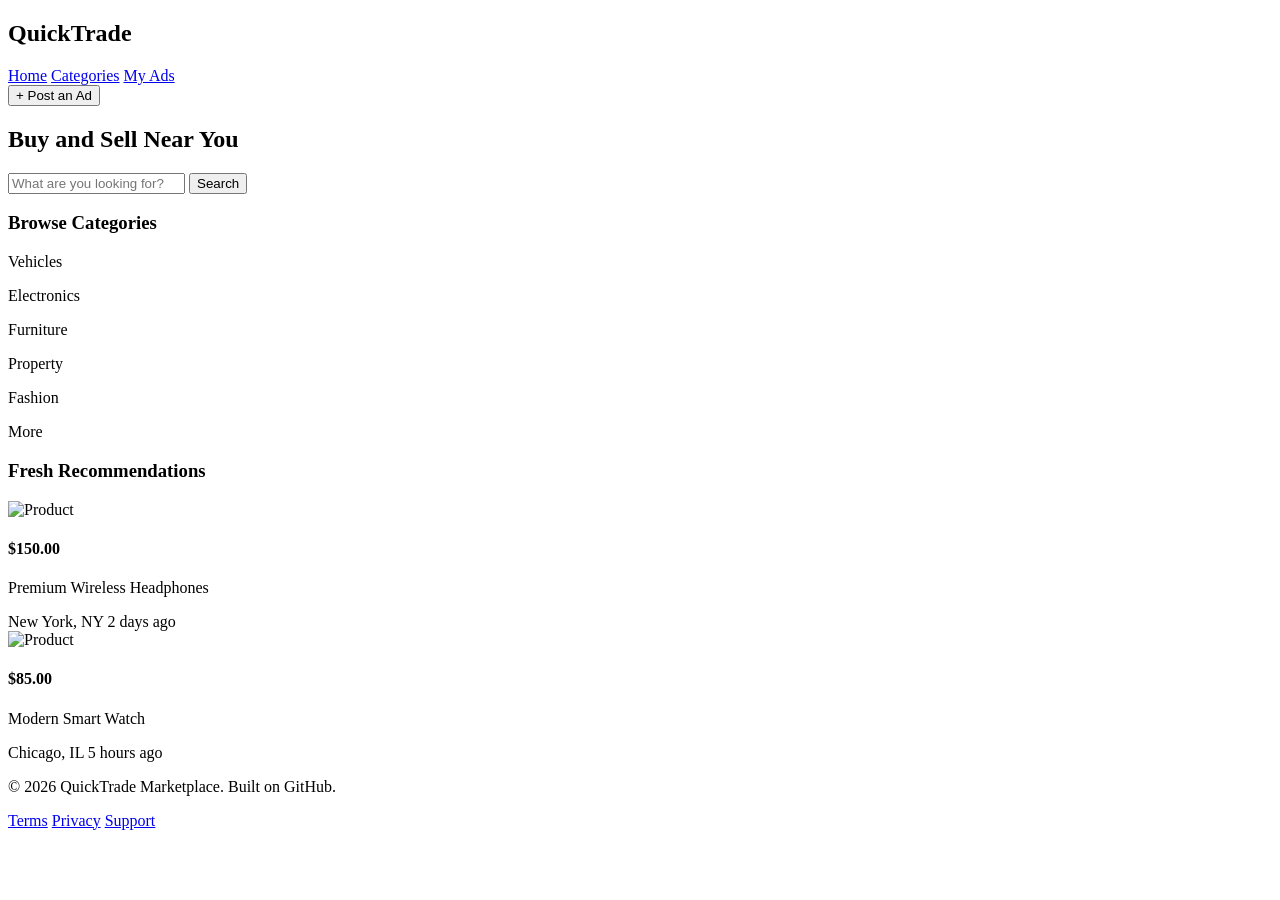
==== input.html @ 6a6ac8c7 "Add files via upload" ====
<!DOCTYPE html>
<html lang="en">
<head>
    <meta charset="UTF-8">
    <meta name="viewport" content="width=device-width, initial-scale=1.0">
    <title>QuickTrade | Buy & Sell Anything</title>
    <script src="https://cdn.tailwindcss.com"></script>
    <link rel="stylesheet" href="https://cdnjs.cloudflare.com/ajax/libs/font-awesome/6.0.0/dist/css/all.min.css">
</head>
<body class="bg-gray-50 font-sans">

    <nav class="bg-white shadow-sm sticky top-0 z-50">
        <div class="max-w-7xl mx-auto px-4 py-4 flex justify-between items-center">
            <h1 class="text-2xl font-bold text-blue-600">QuickTrade</h1>
            <div class="hidden md:flex space-x-8 text-gray-600 font-medium">
                <a href="#" class="hover:text-blue-600">Home</a>
                <a href="#" class="hover:text-blue-600">Categories</a>
                <a href="#" class="hover:text-blue-600">My Ads</a>
            </div>
            <button class="bg-blue-600 text-white px-6 py-2 rounded-full font-bold hover:bg-blue-700 transition">
                + Post an Ad
            </button>
        </div>
    </nav>

    <header class="bg-blue-600 py-16 px-4">
        <div class="max-w-4xl mx-auto text-center">
            <h2 class="text-4xl md:text-5xl font-extrabold text-white mb-6">Buy and Sell Near You</h2>
            <div class="flex bg-white rounded-lg overflow-hidden shadow-xl">
                <input type="text" placeholder="What are you looking for?" class="w-full px-6 py-4 outline-none text-gray-700">
                <button class="bg-yellow-400 text-gray-900 px-8 py-4 font-bold hover:bg-yellow-500">Search</button>
            </div>
        </div>
    </header>

    <section class="max-w-7xl mx-auto px-4 py-12">
        <h3 class="text-2xl font-bold mb-8 text-gray-800">Browse Categories</h3>
        <div class="grid grid-cols-2 md:grid-cols-4 lg:grid-cols-6 gap-4 text-center">
            <div class="bg-white p-6 rounded-xl shadow-sm hover:shadow-md cursor-pointer border border-gray-100">
                <i class="fas fa-car text-3xl text-blue-500 mb-3"></i>
                <p class="font-semibold">Vehicles</p>
            </div>
            <div class="bg-white p-6 rounded-xl shadow-sm hover:shadow-md cursor-pointer border border-gray-100">
                <i class="fas fa-mobile-alt text-3xl text-green-500 mb-3"></i>
                <p class="font-semibold">Electronics</p>
            </div>
            <div class="bg-white p-6 rounded-xl shadow-sm hover:shadow-md cursor-pointer border border-gray-100">
                <i class="fas fa-couch text-3xl text-orange-500 mb-3"></i>
                <p class="font-semibold">Furniture</p>
            </div>
            <div class="bg-white p-6 rounded-xl shadow-sm hover:shadow-md cursor-pointer border border-gray-100">
                <i class="fas fa-home text-3xl text-purple-500 mb-3"></i>
                <p class="font-semibold">Property</p>
            </div>
            <div class="bg-white p-6 rounded-xl shadow-sm hover:shadow-md cursor-pointer border border-gray-100">
                <i class="fas fa-tshirt text-3xl text-pink-500 mb-3"></i>
                <p class="font-semibold">Fashion</p>
            </div>
            <div class="bg-white p-6 rounded-xl shadow-sm hover:shadow-md cursor-pointer border border-gray-100">
                <i class="fas fa-ellipsis-h text-3xl text-gray-500 mb-3"></i>
                <p class="font-semibold">More</p>
            </div>
        </div>
    </section>

    <main class="max-w-7xl mx-auto px-4 py-12">
        <h3 class="text-2xl font-bold mb-8 text-gray-800">Fresh Recommendations</h3>
        <div class="grid grid-cols-1 sm:grid-cols-2 md:grid-cols-3 lg:grid-cols-4 gap-6">
            
            <div class="bg-white rounded-lg overflow-hidden shadow-sm border border-gray-200 hover:shadow-lg transition">
                <img src="https://images.unsplash.com/photo-1505740420928-5e560c06d30e?w=500" alt="Product" class="h-48 w-full object-cover">
                <div class="p-4">
                    <h4 class="text-xl font-bold text-blue-600 mb-1">$150.00</h4>
                    <p class="text-gray-700 font-medium truncate">Premium Wireless Headphones</p>
                    <div class="flex justify-between items-center mt-4 text-sm text-gray-500">
                        <span>New York, NY</span>
                        <span>2 days ago</span>
                    </div>
                </div>
            </div>

            <div class="bg-white rounded-lg overflow-hidden shadow-sm border border-gray-200 hover:shadow-lg transition">
                <img src="https://images.unsplash.com/photo-1523275335684-37898b6baf30?w=500" alt="Product" class="h-48 w-full object-cover">
                <div class="p-4">
                    <h4 class="text-xl font-bold text-blue-600 mb-1">$85.00</h4>
                    <p class="text-gray-700 font-medium truncate">Modern Smart Watch</p>
                    <div class="flex justify-between items-center mt-4 text-sm text-gray-500">
                        <span>Chicago, IL</span>
                        <span>5 hours ago</span>
                    </div>
                </div>
            </div>

        </div>
    </main>

    <footer class="bg-gray-800 text-white py-12 mt-12 text-center">
        <p class="mb-4">© 2026 QuickTrade Marketplace. Built on GitHub.</p>
        <div class="flex justify-center space-x-6 opacity-60">
            <a href="#" class="hover:text-white">Terms</a>
            <a href="#" class="hover:text-white">Privacy</a>
            <a href="#" class="hover:text-white">Support</a>
        </div>
    </footer>

</body>
</html>
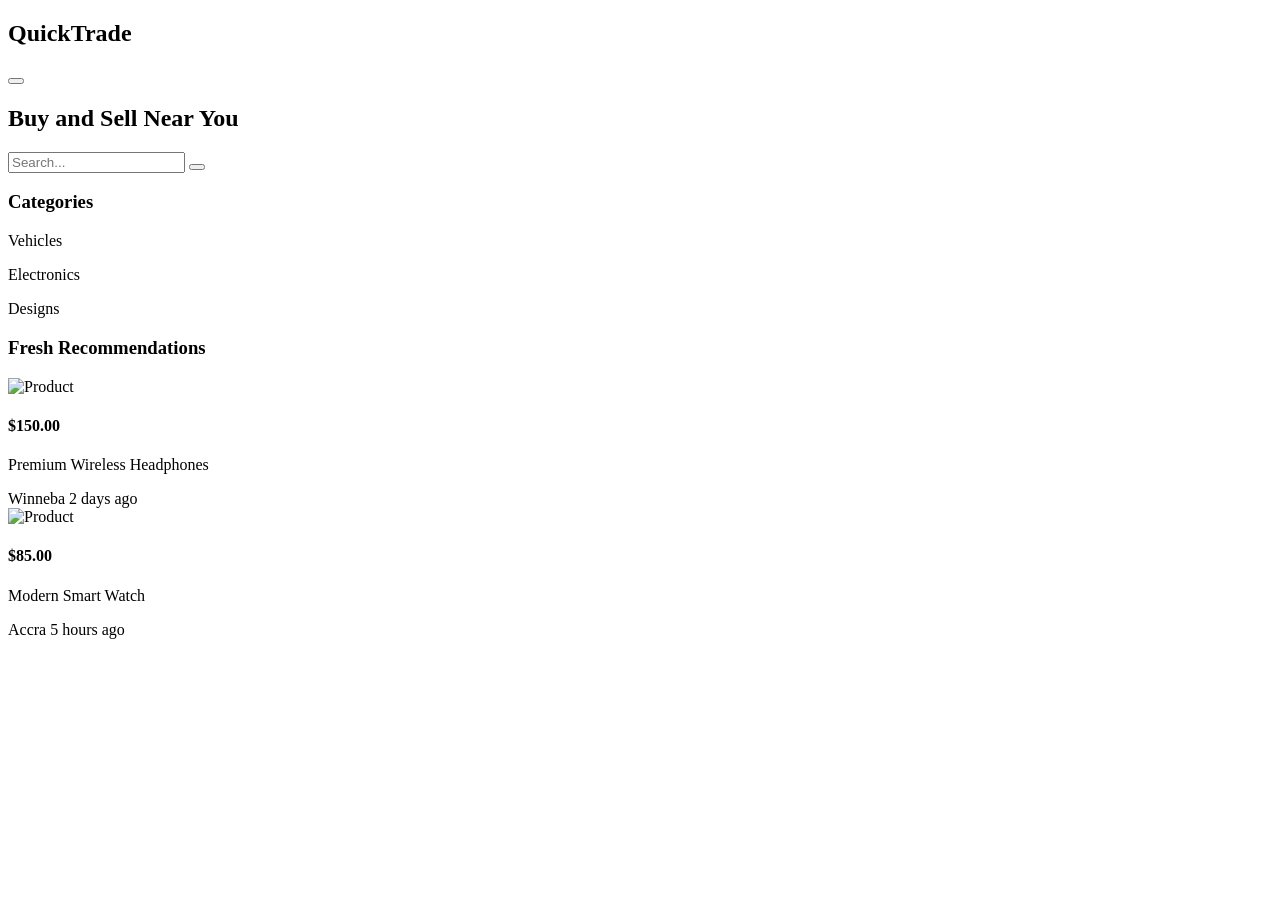
==== commit d933f220: "Update input.html" ====
--- a/input.html
+++ b/input.html
@@ -7,101 +7,92 @@
     <script src="https://cdn.tailwindcss.com"></script>
     <link rel="stylesheet" href="https://cdnjs.cloudflare.com/ajax/libs/font-awesome/6.0.0/dist/css/all.min.css">
 </head>
-<body class="bg-gray-50 font-sans">
+<body class="bg-gray-900 font-sans flex justify-center">
 
-    <nav class="bg-white shadow-sm sticky top-0 z-50">
-        <div class="max-w-7xl mx-auto px-4 py-4 flex justify-between items-center">
-            <h1 class="text-2xl font-bold text-blue-600">QuickTrade</h1>
-            <div class="hidden md:flex space-x-8 text-gray-600 font-medium">
-                <a href="#" class="hover:text-blue-600">Home</a>
-                <a href="#" class="hover:text-blue-600">Categories</a>
-                <a href="#" class="hover:text-blue-600">My Ads</a>
+    <div class="w-full max-w-[450px] bg-gray-50 min-h-screen shadow-2xl relative">
+
+        <nav class="bg-white shadow-sm sticky top-0 z-50 px-4 py-3 flex justify-between items-center">
+            <h1 class="text-xl font-bold text-blue-600">QuickTrade</h1>
+            <button class="bg-blue-600 text-white p-2 rounded-full hover:bg-blue-700 transition">
+                <i class="fas fa-plus"></i>
+            </button>
+        </nav>
+
+        <header class="bg-blue-600 py-10 px-6">
+            <div class="text-center">
+                <h2 class="text-2xl font-extrabold text-white mb-6">Buy and Sell Near You</h2>
+                <div class="flex bg-white rounded-lg overflow-hidden shadow-lg">
+                    <input type="text" placeholder="Search..." class="w-full px-4 py-3 outline-none text-gray-700 text-sm">
+                    <button class="bg-yellow-400 text-gray-900 px-4 py-3 font-bold hover:bg-yellow-500">
+                        <i class="fas fa-search"></i>
+                    </button>
+                </div>
             </div>
-            <button class="bg-blue-600 text-white px-6 py-2 rounded-full font-bold hover:bg-blue-700 transition">
-                + Post an Ad
-            </button>
-        </div>
-    </nav>
+        </header>
 
-    <header class="bg-blue-600 py-16 px-4">
-        <div class="max-w-4xl mx-auto text-center">
-            <h2 class="text-4xl md:text-5xl font-extrabold text-white mb-6">Buy and Sell Near You</h2>
-            <div class="flex bg-white rounded-lg overflow-hidden shadow-xl">
-                <input type="text" placeholder="What are you looking for?" class="w-full px-6 py-4 outline-none text-gray-700">
-                <button class="bg-yellow-400 text-gray-900 px-8 py-4 font-bold hover:bg-yellow-500">Search</button>
+        <section class="px-4 py-8">
+            <h3 class="text-lg font-bold mb-4 text-gray-800">Categories</h3>
+            <div class="flex space-x-3 overflow-x-auto pb-4 no-scrollbar">
+                <div class="min-w-[100px] bg-white p-4 rounded-xl shadow-sm text-center border border-gray-100 flex-shrink-0">
+                    <i class="fas fa-car text-xl text-blue-500 mb-2"></i>
+                    <p class="text-xs font-semibold">Vehicles</p>
+                </div>
+                <div class="min-w-[100px] bg-white p-4 rounded-xl shadow-sm text-center border border-gray-100 flex-shrink-0">
+                    <i class="fas fa-mobile-alt text-xl text-green-500 mb-2"></i>
+                    <p class="text-xs font-semibold">Electronics</p>
+                </div>
+                <div class="min-w-[100px] bg-white p-4 rounded-xl shadow-sm text-center border border-gray-100 flex-shrink-0">
+                    <i class="fas fa-palette text-xl text-orange-500 mb-2"></i>
+                    <p class="text-xs font-semibold">Designs</p>
+                </div>
             </div>
-        </div>
-    </header>
+        </section>
 
-    <section class="max-w-7xl mx-auto px-4 py-12">
-        <h3 class="text-2xl font-bold mb-8 text-gray-800">Browse Categories</h3>
-        <div class="grid grid-cols-2 md:grid-cols-4 lg:grid-cols-6 gap-4 text-center">
-            <div class="bg-white p-6 rounded-xl shadow-sm hover:shadow-md cursor-pointer border border-gray-100">
-                <i class="fas fa-car text-3xl text-blue-500 mb-3"></i>
-                <p class="font-semibold">Vehicles</p>
-            </div>
-            <div class="bg-white p-6 rounded-xl shadow-sm hover:shadow-md cursor-pointer border border-gray-100">
-                <i class="fas fa-mobile-alt text-3xl text-green-500 mb-3"></i>
-                <p class="font-semibold">Electronics</p>
-            </div>
-            <div class="bg-white p-6 rounded-xl shadow-sm hover:shadow-md cursor-pointer border border-gray-100">
-                <i class="fas fa-couch text-3xl text-orange-500 mb-3"></i>
-                <p class="font-semibold">Furniture</p>
-            </div>
-            <div class="bg-white p-6 rounded-xl shadow-sm hover:shadow-md cursor-pointer border border-gray-100">
-                <i class="fas fa-home text-3xl text-purple-500 mb-3"></i>
-                <p class="font-semibold">Property</p>
-            </div>
-            <div class="bg-white p-6 rounded-xl shadow-sm hover:shadow-md cursor-pointer border border-gray-100">
-                <i class="fas fa-tshirt text-3xl text-pink-500 mb-3"></i>
-                <p class="font-semibold">Fashion</p>
-            </div>
-            <div class="bg-white p-6 rounded-xl shadow-sm hover:shadow-md cursor-pointer border border-gray-100">
-                <i class="fas fa-ellipsis-h text-3xl text-gray-500 mb-3"></i>
-                <p class="font-semibold">More</p>
-            </div>
-        </div>
-    </section>
-
-    <main class="max-w-7xl mx-auto px-4 py-12">
-        <h3 class="text-2xl font-bold mb-8 text-gray-800">Fresh Recommendations</h3>
-        <div class="grid grid-cols-1 sm:grid-cols-2 md:grid-cols-3 lg:grid-cols-4 gap-6">
-            
-            <div class="bg-white rounded-lg overflow-hidden shadow-sm border border-gray-200 hover:shadow-lg transition">
-                <img src="https://images.unsplash.com/photo-1505740420928-5e560c06d30e?w=500" alt="Product" class="h-48 w-full object-cover">
-                <div class="p-4">
-                    <h4 class="text-xl font-bold text-blue-600 mb-1">$150.00</h4>
-                    <p class="text-gray-700 font-medium truncate">Premium Wireless Headphones</p>
-                    <div class="flex justify-between items-center mt-4 text-sm text-gray-500">
-                        <span>New York, NY</span>
-                        <span>2 days ago</span>
+        <main class="px-4 py-4 pb-24">
+            <h3 class="text-lg font-bold mb-6 text-gray-800">Fresh Recommendations</h3>
+            <div class="grid grid-cols-1 gap-6">
+                
+                <div class="bg-white rounded-xl overflow-hidden shadow-sm border border-gray-200">
+                    <img src="https://images.unsplash.com/photo-1505740420928-5e560c06d30e?w=500" alt="Product" class="h-48 w-full object-cover">
+                    <div class="p-4">
+                        <h4 class="text-lg font-bold text-blue-600 mb-1">$150.00</h4>
+                        <p class="text-gray-700 text-sm font-medium">Premium Wireless Headphones</p>
+                        <div class="flex justify-between items-center mt-4 text-xs text-gray-400">
+                            <span>Winneba</span>
+                            <span>2 days ago</span>
+                        </div>
                     </div>
                 </div>
-            </div>
 
-            <div class="bg-white rounded-lg overflow-hidden shadow-sm border border-gray-200 hover:shadow-lg transition">
-                <img src="https://images.unsplash.com/photo-1523275335684-37898b6baf30?w=500" alt="Product" class="h-48 w-full object-cover">
-                <div class="p-4">
-                    <h4 class="text-xl font-bold text-blue-600 mb-1">$85.00</h4>
-                    <p class="text-gray-700 font-medium truncate">Modern Smart Watch</p>
-                    <div class="flex justify-between items-center mt-4 text-sm text-gray-500">
-                        <span>Chicago, IL</span>
-                        <span>5 hours ago</span>
+                <div class="bg-white rounded-xl overflow-hidden shadow-sm border border-gray-200">
+                    <img src="https://images.unsplash.com/photo-1523275335684-37898b6baf30?w=500" alt="Product" class="h-48 w-full object-cover">
+                    <div class="p-4">
+                        <h4 class="text-lg font-bold text-blue-600 mb-1">$85.00</h4>
+                        <p class="text-gray-700 text-sm font-medium">Modern Smart Watch</p>
+                        <div class="flex justify-between items-center mt-4 text-xs text-gray-400">
+                            <span>Accra</span>
+                            <span>5 hours ago</span>
+                        </div>
                     </div>
                 </div>
+
             </div>
+        </main>
 
-        </div>
-    </main>
+        <nav class="fixed bottom-0 w-full max-w-[450px] bg-white border-t border-gray-200 py-3 flex justify-around items-center z-50">
+            <a href="#" class="text-blue-600"><i class="fas fa-home text-xl"></i></a>
+            <a href="#" class="text-gray-400"><i class="fas fa-search text-xl"></i></a>
+            <a href="#" class="text-gray-400"><i class="fas fa-heart text-xl"></i></a>
+            <a href="#" class="text-gray-400"><i class="fas fa-user text-xl"></i></a>
+        </nav>
 
-    <footer class="bg-gray-800 text-white py-12 mt-12 text-center">
-        <p class="mb-4">© 2026 QuickTrade Marketplace. Built on GitHub.</p>
-        <div class="flex justify-center space-x-6 opacity-60">
-            <a href="#" class="hover:text-white">Terms</a>
-            <a href="#" class="hover:text-white">Privacy</a>
-            <a href="#" class="hover:text-white">Support</a>
-        </div>
-    </footer>
+    </div>
+
+    <style>
+        .no-scrollbar::-webkit-scrollbar { display: none; }
+        .no-scrollbar { -ms-overflow-style: none; scrollbar-width: none; }
+    </style>
 
 </body>
-</html>+</body>
+</html>
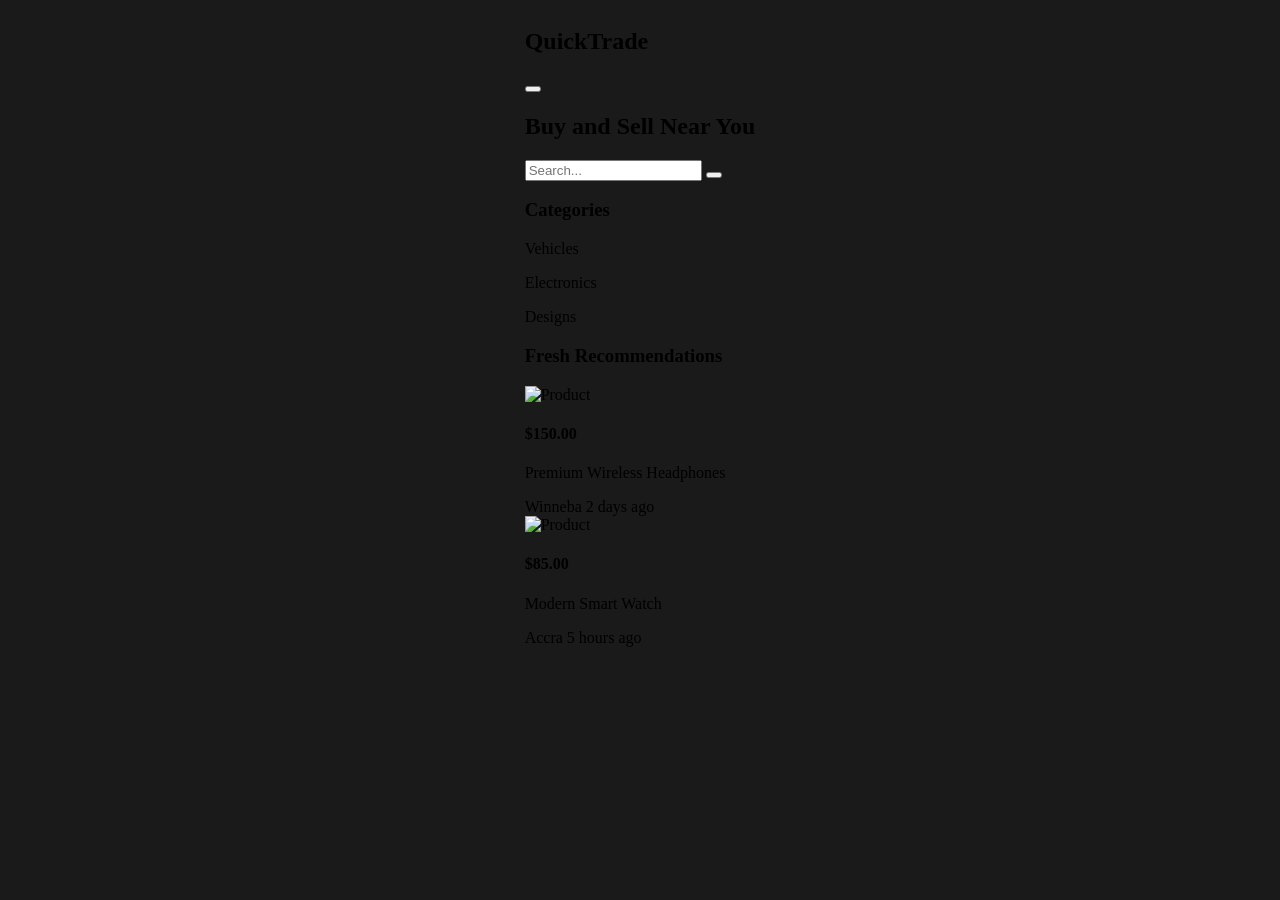
==== commit 87c812da: "Update input.html" ====
--- a/input.html
+++ b/input.html
@@ -6,6 +6,30 @@
     <title>QuickTrade | Buy & Sell Anything</title>
     <script src="https://cdn.tailwindcss.com"></script>
     <link rel="stylesheet" href="https://cdnjs.cloudflare.com/ajax/libs/font-awesome/6.0.0/dist/css/all.min.css">
+    <style>
+    /* 1. Hide scrollbar for the Category chips */
+    .no-scrollbar::-webkit-scrollbar {
+        display: none;
+    }
+    .no-scrollbar {
+        -ms-overflow-style: none;  /* IE and Edge */
+        scrollbar-width: none;  /* Firefox */
+    }
+
+    /* 2. Custom Smooth Scrolling */
+    html {
+        scroll-behavior: smooth;
+    }
+
+    /* 3. Style the "Phone" container for PC monitors */
+    @media (min-width: 768px) {
+        body {
+            background-color: #1a1a1a; /* Dark background outside the 'phone' */
+            display: flex;
+            justify-content: center;
+        }
+    }
+</style>
 </head>
 <body class="bg-gray-900 font-sans flex justify-center">
 
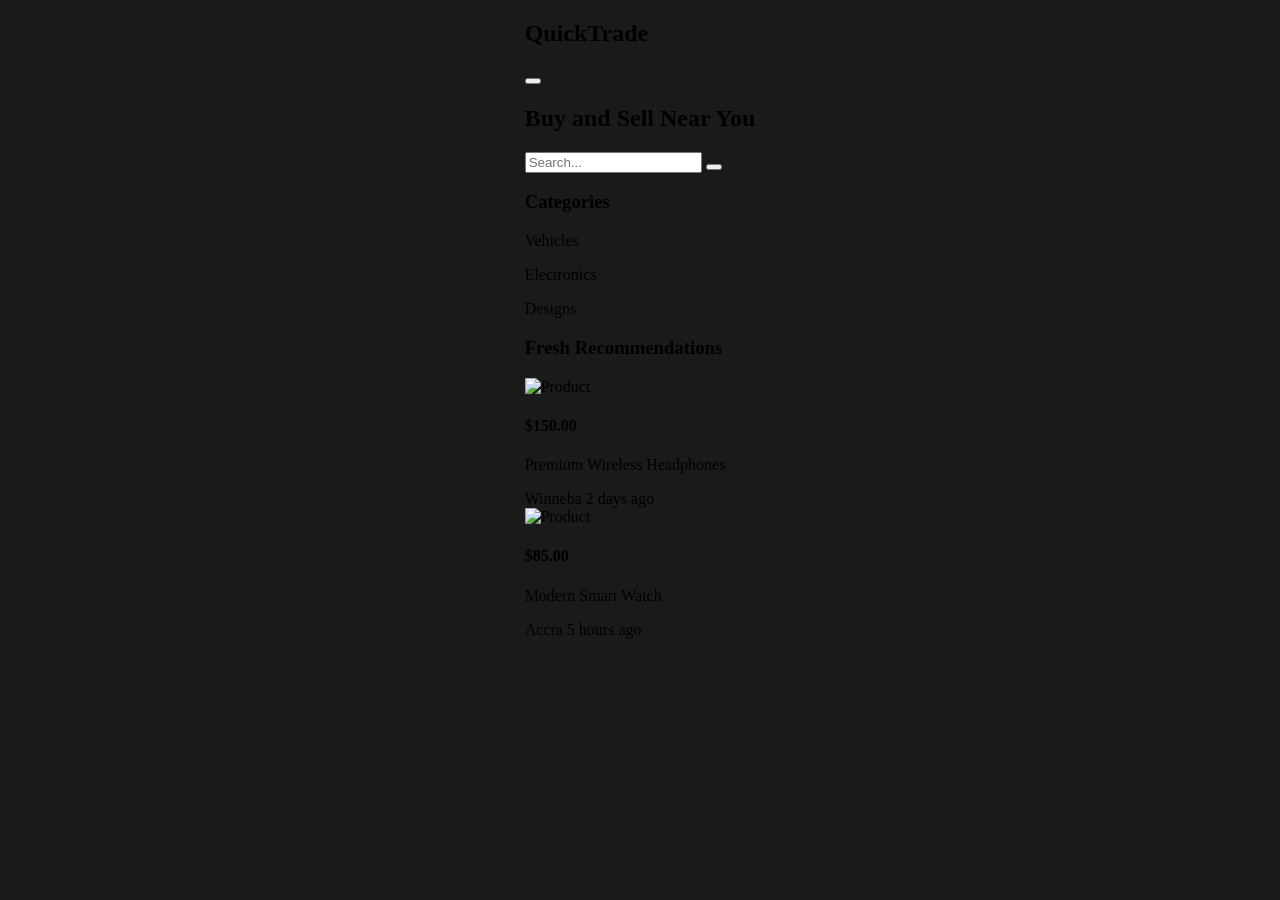
==== commit 67317d78: "Update input.html" ====
--- a/input.html
+++ b/input.html
@@ -6,6 +6,7 @@
     <title>QuickTrade | Buy & Sell Anything</title>
     <script src="https://cdn.tailwindcss.com"></script>
     <link rel="stylesheet" href="https://cdnjs.cloudflare.com/ajax/libs/font-awesome/6.0.0/dist/css/all.min.css">
+    <link rel="stylesheet" href="style.css">
     <style>
     /* 1. Hide scrollbar for the Category chips */
     .no-scrollbar::-webkit-scrollbar {
--- a/style.css
+++ b/style.css
@@ -0,0 +1,34 @@
+/* --- APP LAYOUT FIXES --- */
+
+/* Centering the App on PC */
+body {
+    background-color: #111827; /* Tailwind gray-900 */
+    margin: 0;
+    display: flex;
+    justify-content: center;
+}
+
+/* The Mobile Container */
+.app-shell {
+    width: 100%;
+    max-width: 450px;
+    background-color: #f9fafb; /* Tailwind gray-50 */
+    min-height: 100vh;
+    box-shadow: 0 0 40px rgba(0,0,0,0.5);
+}
+
+/* Hide Horizontal Scrollbars */
+.no-scrollbar::-webkit-scrollbar {
+    display: none;
+}
+.no-scrollbar {
+    -ms-overflow-style: none;
+    scrollbar-width: none;
+}
+
+/* Ensure images don't break the layout */
+img {
+    max-width: 100%;
+    height: auto;
+    display: block;
+}
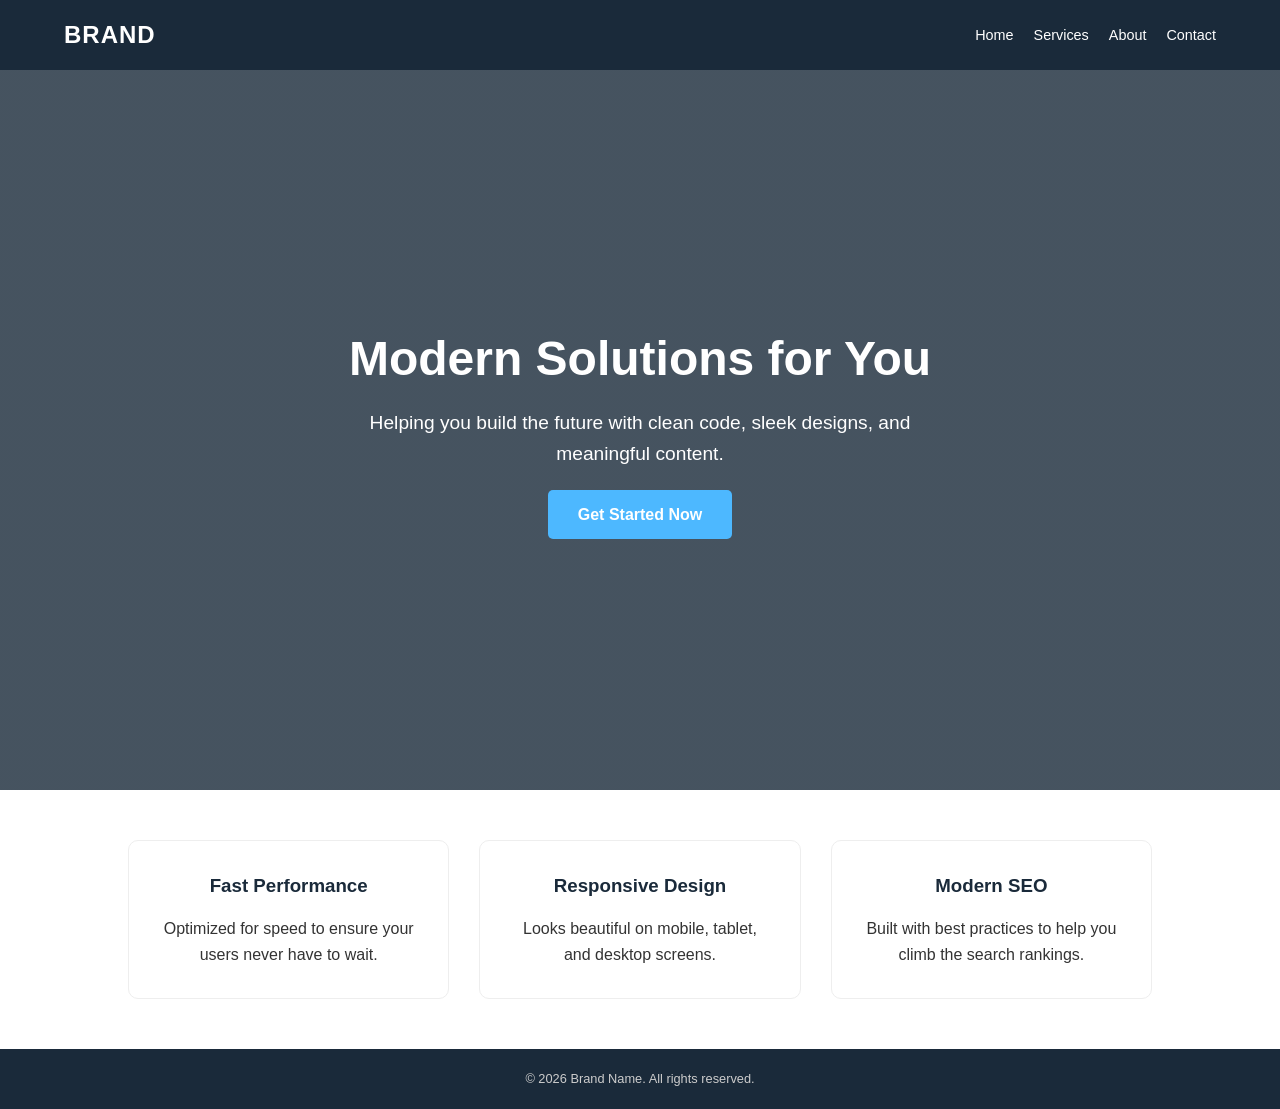
==== commit 0d2f84a3: "Update input.html" ====
--- a/input.html
+++ b/input.html
@@ -3,121 +3,73 @@
 <head>
     <meta charset="UTF-8">
     <meta name="viewport" content="width=device-width, initial-scale=1.0">
-    <title>QuickTrade | Buy & Sell Anything</title>
-    <script src="https://cdn.tailwindcss.com"></script>
-    <link rel="stylesheet" href="https://cdnjs.cloudflare.com/ajax/libs/font-awesome/6.0.0/dist/css/all.min.css">
-    <link rel="stylesheet" href="style.css">
+    <title>My Professional Site</title>
     <style>
-    /* 1. Hide scrollbar for the Category chips */
-    .no-scrollbar::-webkit-scrollbar {
-        display: none;
-    }
-    .no-scrollbar {
-        -ms-overflow-style: none;  /* IE and Edge */
-        scrollbar-width: none;  /* Firefox */
-    }
+        /* Basic Reset */
+        * { margin: 0; padding: 0; box-sizing: border-box; font-family: 'Segoe UI', Tahoma, Geneva, Verdana, sans-serif; }
+        body { line-height: 1.6; color: #333; background-color: #f4f7f6; }
 
-    /* 2. Custom Smooth Scrolling */
-    html {
-        scroll-behavior: smooth;
-    }
+        /* Navigation */
+        nav { background: #1a2a3a; color: #fff; padding: 1rem 5%; display: flex; justify-content: space-between; align-items: center; position: sticky; top: 0; z-index: 1000; }
+        .logo { font-size: 1.5rem; font-weight: bold; letter-spacing: 1px; }
+        .nav-links { list-style: none; display: flex; }
+        .nav-links li { margin-left: 20px; }
+        .nav-links a { color: #fff; text-decoration: none; font-size: 0.9rem; transition: 0.3s; }
+        .nav-links a:hover { color: #4db8ff; }
 
-    /* 3. Style the "Phone" container for PC monitors */
-    @media (min-width: 768px) {
-        body {
-            background-color: #1a1a1a; /* Dark background outside the 'phone' */
-            display: flex;
-            justify-content: center;
-        }
-    }
-</style>
+        /* Hero Section */
+        header { background: linear-gradient(rgba(26, 42, 58, 0.8), rgba(26, 42, 58, 0.8)), url('https://images.unsplash.com/photo-1497215728101-856f4ea42174?auto=format&fit=crop&w=1350&q=80'); background-size: cover; background-position: center; height: 80vh; color: #fff; display: flex; flex-direction: column; justify-content: center; align-items: center; text-align: center; padding: 0 20px; }
+        header h1 { font-size: 3rem; margin-bottom: 10px; }
+        header p { font-size: 1.2rem; margin-bottom: 20px; max-width: 600px; }
+        .btn { background: #4db8ff; color: #fff; padding: 12px 30px; text-decoration: none; border-radius: 5px; font-weight: bold; transition: 0.3s; }
+        .btn:hover { background: #35a2eb; transform: translateY(-2px); }
+
+        /* Features Section */
+        .features { padding: 50px 10%; display: grid; grid-template-columns: repeat(auto-fit, minmax(250px, 1fr)); gap: 30px; background: #fff; }
+        .feature-card { text-align: center; padding: 30px; border: 1px solid #eee; border-radius: 10px; transition: 0.3s; }
+        .feature-card:hover { box-shadow: 0 10px 20px rgba(0,0,0,0.05); }
+        .feature-card h3 { margin-bottom: 15px; color: #1a2a3a; }
+
+        /* Footer */
+        footer { background: #1a2a3a; color: #ccc; text-align: center; padding: 20px; font-size: 0.8rem; }
+    </style>
 </head>
-<body class="bg-gray-900 font-sans flex justify-center">
+<body>
 
-    <div class="w-full max-w-[450px] bg-gray-50 min-h-screen shadow-2xl relative">
+    <nav>
+        <div class="logo">BRAND</div>
+        <ul class="nav-links">
+            <li><a href="#">Home</a></li>
+            <li><a href="#">Services</a></li>
+            <li><a href="#">About</a></li>
+            <li><a href="#">Contact</a></li>
+        </ul>
+    </nav>
 
-        <nav class="bg-white shadow-sm sticky top-0 z-50 px-4 py-3 flex justify-between items-center">
-            <h1 class="text-xl font-bold text-blue-600">QuickTrade</h1>
-            <button class="bg-blue-600 text-white p-2 rounded-full hover:bg-blue-700 transition">
-                <i class="fas fa-plus"></i>
-            </button>
-        </nav>
+    <header>
+        <h1>Modern Solutions for You</h1>
+        <p>Helping you build the future with clean code, sleek designs, and meaningful content.</p>
+        <a href="#" class="btn">Get Started Now</a>
+    </header>
 
-        <header class="bg-blue-600 py-10 px-6">
-            <div class="text-center">
-                <h2 class="text-2xl font-extrabold text-white mb-6">Buy and Sell Near You</h2>
-                <div class="flex bg-white rounded-lg overflow-hidden shadow-lg">
-                    <input type="text" placeholder="Search..." class="w-full px-4 py-3 outline-none text-gray-700 text-sm">
-                    <button class="bg-yellow-400 text-gray-900 px-4 py-3 font-bold hover:bg-yellow-500">
-                        <i class="fas fa-search"></i>
-                    </button>
-                </div>
-            </div>
-        </header>
+    <section class="features">
+        <div class="feature-card">
+            <h3>Fast Performance</h3>
+            <p>Optimized for speed to ensure your users never have to wait.</p>
+        </div>
+        <div class="feature-card">
+            <h3>Responsive Design</h3>
+            <p>Looks beautiful on mobile, tablet, and desktop screens.</p>
+        </div>
+        <div class="feature-card">
+            <h3>Modern SEO</h3>
+            <p>Built with best practices to help you climb the search rankings.</p>
+        </div>
+    </section>
 
-        <section class="px-4 py-8">
-            <h3 class="text-lg font-bold mb-4 text-gray-800">Categories</h3>
-            <div class="flex space-x-3 overflow-x-auto pb-4 no-scrollbar">
-                <div class="min-w-[100px] bg-white p-4 rounded-xl shadow-sm text-center border border-gray-100 flex-shrink-0">
-                    <i class="fas fa-car text-xl text-blue-500 mb-2"></i>
-                    <p class="text-xs font-semibold">Vehicles</p>
-                </div>
-                <div class="min-w-[100px] bg-white p-4 rounded-xl shadow-sm text-center border border-gray-100 flex-shrink-0">
-                    <i class="fas fa-mobile-alt text-xl text-green-500 mb-2"></i>
-                    <p class="text-xs font-semibold">Electronics</p>
-                </div>
-                <div class="min-w-[100px] bg-white p-4 rounded-xl shadow-sm text-center border border-gray-100 flex-shrink-0">
-                    <i class="fas fa-palette text-xl text-orange-500 mb-2"></i>
-                    <p class="text-xs font-semibold">Designs</p>
-                </div>
-            </div>
-        </section>
-
-        <main class="px-4 py-4 pb-24">
-            <h3 class="text-lg font-bold mb-6 text-gray-800">Fresh Recommendations</h3>
-            <div class="grid grid-cols-1 gap-6">
-                
-                <div class="bg-white rounded-xl overflow-hidden shadow-sm border border-gray-200">
-                    <img src="https://images.unsplash.com/photo-1505740420928-5e560c06d30e?w=500" alt="Product" class="h-48 w-full object-cover">
-                    <div class="p-4">
-                        <h4 class="text-lg font-bold text-blue-600 mb-1">$150.00</h4>
-                        <p class="text-gray-700 text-sm font-medium">Premium Wireless Headphones</p>
-                        <div class="flex justify-between items-center mt-4 text-xs text-gray-400">
-                            <span>Winneba</span>
-                            <span>2 days ago</span>
-                        </div>
-                    </div>
-                </div>
-
-                <div class="bg-white rounded-xl overflow-hidden shadow-sm border border-gray-200">
-                    <img src="https://images.unsplash.com/photo-1523275335684-37898b6baf30?w=500" alt="Product" class="h-48 w-full object-cover">
-                    <div class="p-4">
-                        <h4 class="text-lg font-bold text-blue-600 mb-1">$85.00</h4>
-                        <p class="text-gray-700 text-sm font-medium">Modern Smart Watch</p>
-                        <div class="flex justify-between items-center mt-4 text-xs text-gray-400">
-                            <span>Accra</span>
-                            <span>5 hours ago</span>
-                        </div>
-                    </div>
-                </div>
-
-            </div>
-        </main>
-
-        <nav class="fixed bottom-0 w-full max-w-[450px] bg-white border-t border-gray-200 py-3 flex justify-around items-center z-50">
-            <a href="#" class="text-blue-600"><i class="fas fa-home text-xl"></i></a>
-            <a href="#" class="text-gray-400"><i class="fas fa-search text-xl"></i></a>
-            <a href="#" class="text-gray-400"><i class="fas fa-heart text-xl"></i></a>
-            <a href="#" class="text-gray-400"><i class="fas fa-user text-xl"></i></a>
-        </nav>
-
-    </div>
-
-    <style>
-        .no-scrollbar::-webkit-scrollbar { display: none; }
-        .no-scrollbar { -ms-overflow-style: none; scrollbar-width: none; }
-    </style>
+    <footer>
+        &copy; 2026 Brand Name. All rights reserved.
+    </footer>
 
 </body>
-</body>
 </html>
